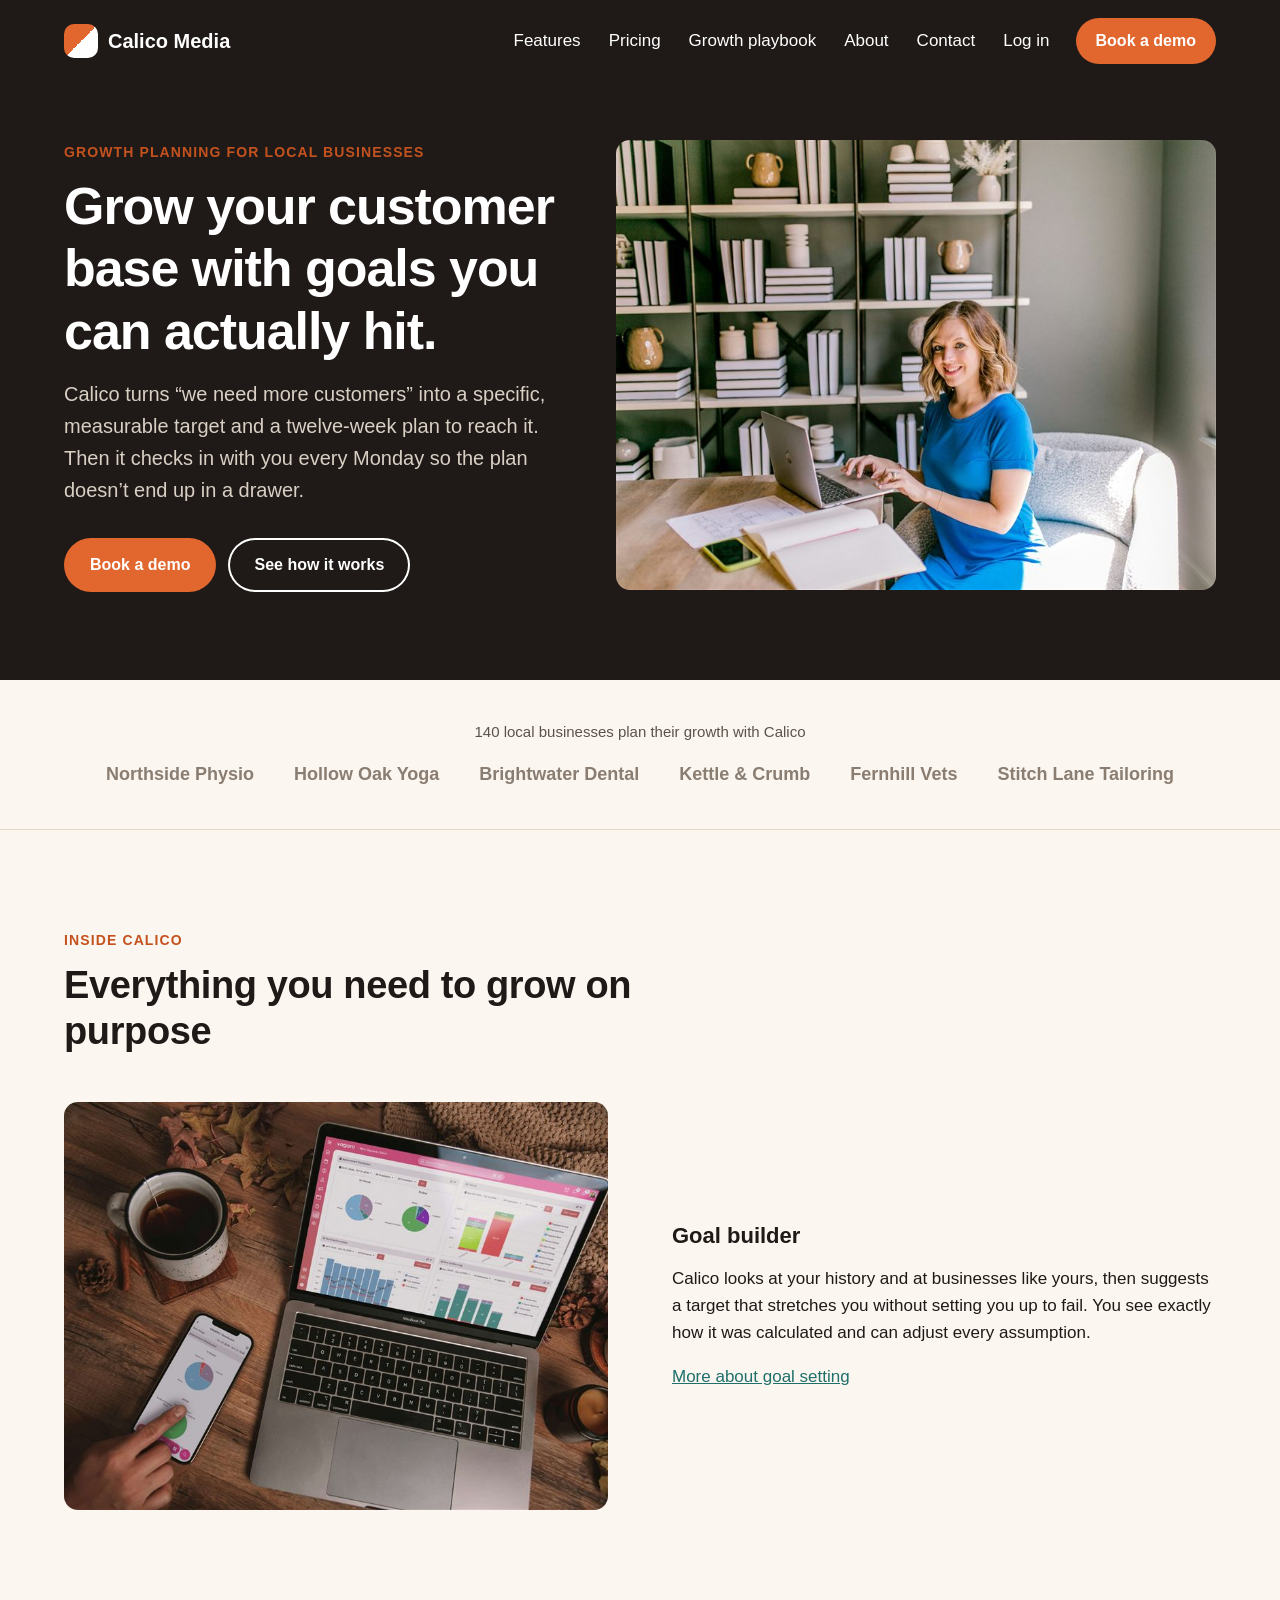
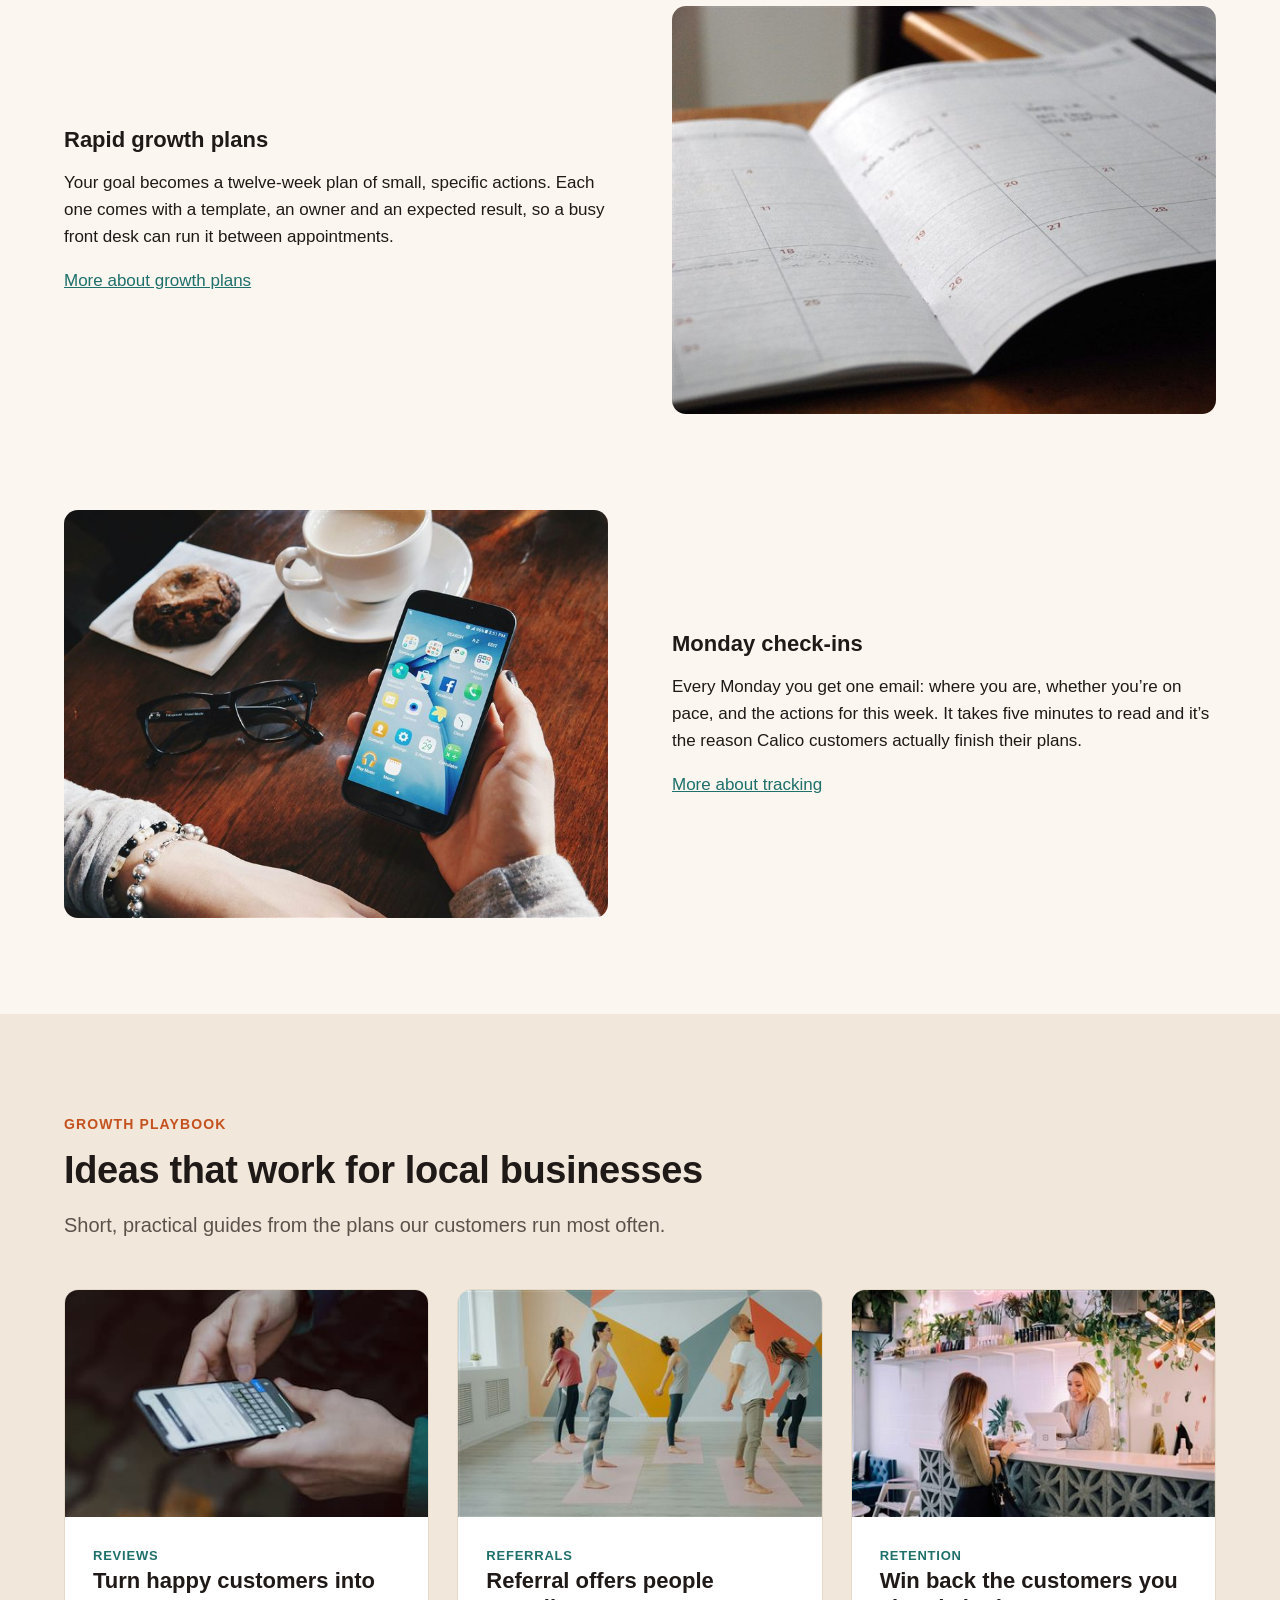
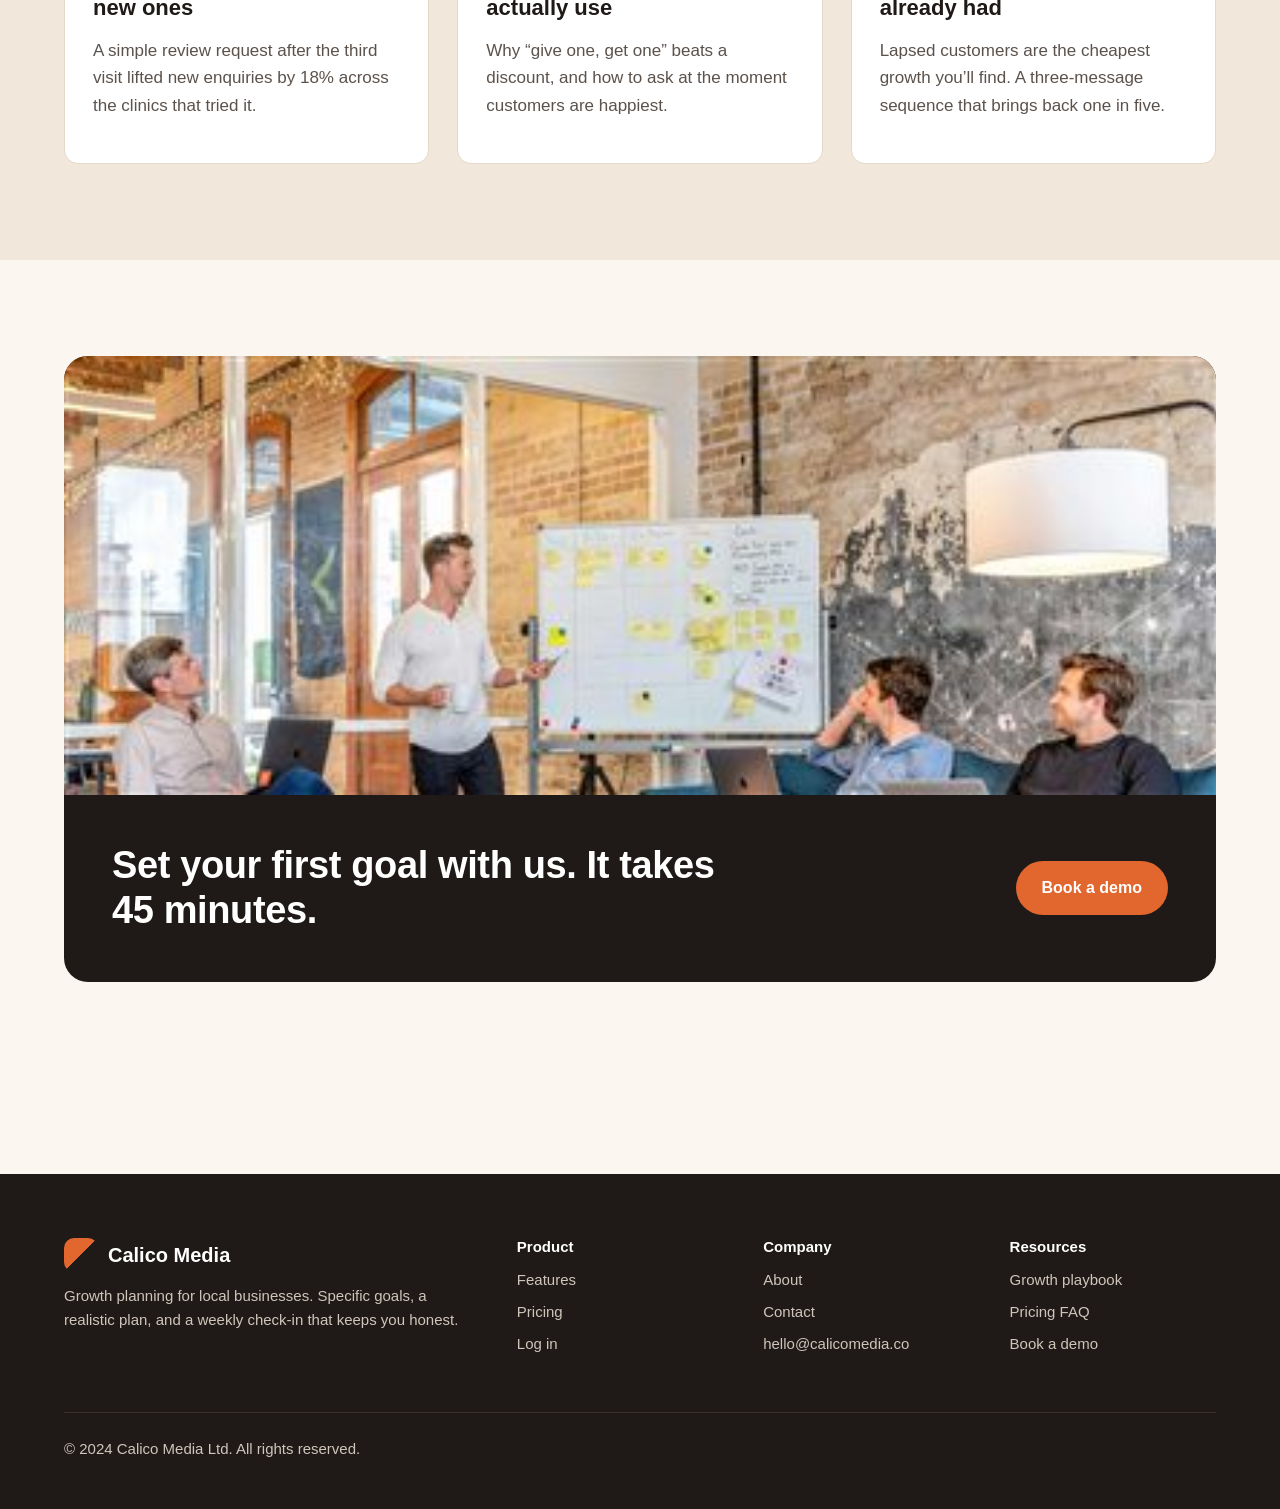
==== public/index.html @ 9545f497 "Optimize homepage images and fonts Co-authored-by: Copilot <223556219+Copilot@users.noreply.github.c" ====
<!DOCTYPE html>
<html lang="en">
<head>
  <meta charset="utf-8">
  <meta name="viewport" content="width=device-width, initial-scale=1">
  <title>Calico Media | Growth planning for local businesses</title>
  <meta name="description" content="Calico helps local businesses grow their customer base with specific, measurable, realistic goals and a rapid growth plan you can run every week."> <link rel="preconnect" href="https://fonts.gstatic.com" crossorigin>
  
  <link rel="stylesheet" href="css/styles.css">
</head>
<body>
  <header class="site-header site-header--home">
    <div class="container">
      <a class="logo" href="index.html"><span class="logo-mark"></span>Calico Media</a>
      <nav aria-label="Main">
        <ul class="nav-links">
          <li><a href="features.html">Features</a></li>
          <li><a href="pricing.html">Pricing</a></li>
          <li><a href="#playbook">Growth playbook</a></li>
          <li><a href="about.html">About</a></li>
          <li><a href="contact.html">Contact</a></li>
          <li><a href="https://app.calicomedia.co/login">Log in</a></li>
          <li><a class="btn" href="contact.html">Book a demo</a></li>
        </ul>
      </nav>
    </div>
  </header>

  <main>
    <section class="hero">
      <div class="container hero-inner">
        <div class="hero-text">
          <span class="eyebrow">Growth planning for local businesses</span>
          <h1>Grow your customer base with goals you can actually hit.</h1>
          <p class="lead">Calico turns &ldquo;we need more customers&rdquo; into a specific, measurable target and a twelve-week plan to reach it. Then it checks in with you every Monday so the plan doesn&rsquo;t end up in a drawer.</p>
          <div class="hero-actions">
            <a class="btn" href="contact.html">Book a demo</a>
            <a class="btn btn--ghost" href="features.html">See how it works</a>
          </div>
        </div>
        <div class="hero-media">
          <img class="hero-image" src="images/hero-weekly-plan-800.jpg"
               srcset="images/hero-weekly-plan-400.jpg 400w, images/hero-weekly-plan-800.jpg 800w, images/hero-weekly-plan-1200.jpg 1200w"
               sizes="(max-width:600px) 100vw, 800px"
      
               alt="A business owner at her desk with a laptop and an open planner">
        </div>
      </div>
    </section>

    <section class="trust">
      <div class="container">
        <p>140 local businesses plan their growth with Calico</p>
        <ul class="trust-list">
          <li>Northside Physio</li>
          <li>Hollow Oak Yoga</li>
          <li>Brightwater Dental</li>
          <li>Kettle &amp; Crumb</li>
          <li>Fernhill Vets</li>
          <li>Stitch Lane Tailoring</li>
        </ul>
      </div>
    </section>

    <section class="section">
      <div class="container">
        <div class="section-intro">
          <span class="eyebrow">Inside Calico</span>
          <h2>Everything you need to grow on purpose</h2>
        </div>

        <div class="feature-row">
          <div class="feature-media">
            <img src="images/feature-goal-builder-800.jpg"
                 srcset="images/feature-goal-builder-400.jpg 400w, images/feature-goal-builder-800.jpg 800w, images/feature-goal-builder-1200.jpg 1200w"
                 sizes="(max-width:600px) 100vw, 800px"
                 loading="lazy"
                 alt="Growth charts on a laptop and phone beside a cup of tea">
          </div>
          <div>
            <h3>Goal builder</h3>
            <p>Calico looks at your history and at businesses like yours, then suggests a target that stretches you without setting you up to fail. You see exactly how it was calculated and can adjust every assumption.</p>
            <a href="features.html">More about goal setting</a>
          </div>
        </div>

        <div class="feature-row feature-row--reverse">
          <div class="feature-media">
            <img src="images/feature-growth-plan-800.jpg" 
                 srcset="images/feature-growth-plan-400.jpg 400w, images/feature-growth-plan-800.jpg 800w, images/feature-growth-plan-1200.jpg 1200w"
                 sizes="(max-width:600px) 100vw, 800px"
                 loading="lazy"

                 alt="check-in email on a phone">
          </div>
          <div>
            <h3>Rapid growth plans</h3>
            <p>Your goal becomes a twelve-week plan of small, specific actions. Each one comes with a template, an owner and an expected result, so a busy front desk can run it between appointments.</p>
            <a href="features.html">More about growth plans</a>
          </div>
        </div>

        <div class="feature-row">
          <div class="feature-media">
            <img src="images/feature-monday-checkin-800.jpg"
                 srcset="images/feature-monday-checkin-400.jpg 400w, images/feature-monday-checkin-800.jpg 800w, images/feature-monday-checkin-1200.jpg 1200w"
                 sizes="(max-width:600px) 100vw, 800px"
                 loading="lazy"
                   alt="Checking a phone over coffee on a Monday morning">
          </div>
          <div>
            <h3>Monday check-ins</h3>
            <p>Every Monday you get one email: where you are, whether you&rsquo;re on pace, and the actions for this week. It takes five minutes to read and it&rsquo;s the reason Calico customers actually finish their plans.</p>
            <a href="features.html">More about tracking</a>
          </div>
        </div>
      </div>
    </section>

    <section class="section section--sand" id="playbook">
      <div class="container">
        <div class="section-intro">
          <span class="eyebrow">Growth playbook</span>
          <h2>Ideas that work for local businesses</h2>
          <p class="lead">Short, practical guides from the plans our customers run most often.</p>
        </div>
        <div class="playbook-grid">
          <article class="card">
<img src="images/playbook-reviews-800.jpg"
srcset="images/playbook-reviews-400.jpg 400w, images/playbook-reviews-800.jpg 800w, images/playbook-reviews-1200.jpg 1200w"
                 sizes="(max-width:600px) 100vw, 400px"
                 loading="lazy"
                 alt="A customer leaving a review">
            <div class="card-body">
              <span class="card-tag">Reviews</span>
              <h3>Turn happy customers into new ones</h3>
              <p>A simple review request after the third visit lifted new enquiries by 18% across the clinics that tried it.</p>
            </div>
          </article>
          <article class="card">
            <img src="images/playbook-referrals-800.jpg"
                 srcset="images/playbook-referrals-400.jpg 400w, images/playbook-referrals-800.jpg 800w, images/playbook-referrals-1200.jpg 1200w"
                 sizes="(max-width:600px) 100vw, 400px"
                 loading="lazy"
                 alt="A group class stretching together in a yoga studio">
            <div class="card-body">
              <span class="card-tag">Referrals</span>
              <h3>Referral offers people actually use</h3>
              <p>Why &ldquo;give one, get one&rdquo; beats a discount, and how to ask at the moment customers are happiest.</p>
            </div>
          </article>
          <article class="card">
            <img src="images/playbook-rebooking-800.jpg"
                 srcset="images/playbook-rebooking-400.jpg 400w, images/playbook-rebooking-800.jpg 800w, images/playbook-rebooking-1200.jpg 1200w"
                 sizes="(max-width:600px) 100vw, 400px"
                 loading="lazy"
                   alt="A customer at the front desk booking her next visit">
            <div class="card-body">
              <span class="card-tag">Retention</span>
              <h3>Win back the customers you already had</h3>
              <p>Lapsed customers are the cheapest growth you&rsquo;ll find. A three-message sequence that brings back one in five.</p>
            </div>
          </article>
        </div>
      </div>
    </section>

    <section class="section">
      <div class="container">
        <div class="cta-band">
          <img src="images/team-workshop-800.jpg"
               srcset="images/team-workshop-400.jpg 400w, images/team-workshop-800.jpg 800w, images/team-workshop-1200.jpg 1200w"
               sizes="(max-width:600px) 100vw, 400px"
               loading="lazy"
               alt="The Calico Media team planning around a whiteboard">
          <div class="cta-body">
            <h2>Set your first goal with us. It takes 45 minutes.</h2>
            <a class="btn" href="contact.html">Book a demo</a>
          </div>
        </div>
      </div>
    </section>
  </main>

  <footer class="site-footer">
    <div class="container">
      <div class="footer-grid">
        <div>
          <a class="logo" href="index.html"><span class="logo-mark"></span>Calico Media</a>
          <p>Growth planning for local businesses. Specific goals, a realistic plan, and a weekly check-in that keeps you honest.</p>
        </div>
        <div>
          <h4>Product</h4>
          <ul>
            <li><a href="features.html">Features</a></li>
            <li><a href="pricing.html">Pricing</a></li>
            <li><a href="https://app.calicomedia.co/login">Log in</a></li>
          </ul>
        </div>
        <div>
          <h4>Company</h4>
          <ul>
            <li><a href="about.html">About</a></li>
            <li><a href="contact.html">Contact</a></li>
            <li><a href="mailto:hello@calicomedia.co">hello@calicomedia.co</a></li>
          </ul>
        </div>
        <div>
          <h4>Resources</h4>
          <ul>
            <li><a href="index.html#playbook">Growth playbook</a></li>
            <li><a href="pricing.html#faq">Pricing FAQ</a></li>
            <li><a href="contact.html">Book a demo</a></li>
          </ul>
        </div>
      </div>
      <div class="footer-bottom">
        <p>&copy; 2024 Calico Media Ltd. All rights reserved.</p>
      </div>
    </div>
  </footer>
</body>
</html>
---- public/css/styles.css ----
/* Calico Media marketing site */
@font-face {
  font-family: 'Inter';
  src: url('../fonts/inter-400.woff2') format('woff2');
  font-weight: 400;
  font-style: normal;
  font-display: swap;
}
@font-face {
  font-family: 'Inter';
  src: url('../fonts/inter-700.woff2') format('woff2');
  font-weight: 700;
  font-style: normal;
  font-display: swap;
}

:root {
  --ink: #1f1a17;
  --ink-soft: #5b524c;
  --cream: #fbf6ef;
  --sand: #f1e7da;
  --white: #ffffff;
  --orange: #e2672f;
  --orange-dark: #c4521f;
  --teal: #1f6f6b;
  --line: #e4d8c8;
  --radius: 14px;
}

*,
*::before,
*::after {
  box-sizing: border-box;
}

body {
  margin: 0;
  font-family: 'Inter', -apple-system, BlinkMacSystemFont, 'Segoe UI', sans-serif;
  font-weight: 400;
  font-size: 17px;
  line-height: 1.6;
  color: var(--ink);
  background: var(--cream);
}

h1,
h2,
h3,
h4 {
  font-weight: 700;
  line-height: 1.2;
  margin: 0 0 16px;
}

h1 {
  font-size: 52px;
  letter-spacing: -0.02em;
}

h2 {
  font-size: 38px;
  letter-spacing: -0.01em;
}

h3 {
  font-size: 22px;
}

p {
  margin: 0 0 16px;
}

a {
  color: var(--teal);
}

img {
  max-width: 100%;
}

.container {
  max-width: 1200px;
  margin: 0 auto;
  padding: 0 24px;
}

.section {
  padding: 96px 0;
}

.section--sand {
  background: var(--sand);
}

.eyebrow {
  display: inline-block;
  font-size: 14px;
  font-weight: 700;
  letter-spacing: 0.08em;
  text-transform: uppercase;
  color: var(--orange-dark);
  margin-bottom: 12px;
}

.lead {
  font-size: 20px;
  color: var(--ink-soft);
  max-width: 640px;
}

.section-intro {
  max-width: 680px;
  margin-bottom: 48px;
}

.btn {
  display: inline-block;
  padding: 14px 26px;
  border-radius: 999px;
  background: var(--orange);
  color: var(--white);
  font-weight: 700;
  text-decoration: none;
  border: 0;
  font-size: 16px;
  font-family: inherit;
  cursor: pointer;
}

.btn:hover {
  background: var(--orange-dark);
}

.btn--ghost {
  background: transparent;
  color: inherit;
  box-shadow: inset 0 0 0 2px currentColor;
}

.btn--ghost:hover {
  background: rgba(255, 255, 255, 0.1);
}

/* Header */

.site-header {
  background: var(--white);
  border-bottom: 1px solid var(--line);
}

.site-header .container {
  display: flex;
  flex-wrap: wrap;
  align-items: center;
  justify-content: space-between;
  gap: 12px 32px;
  padding-top: 18px;
  padding-bottom: 18px;
}

.logo {
  display: flex;
  align-items: center;
  gap: 10px;
  flex-shrink: 0;
  font-size: 20px;
  font-weight: 700;
  color: var(--ink);
  text-decoration: none;
}

.logo-mark {
  width: 34px;
  height: 34px;
  border-radius: 10px;
  background: linear-gradient(135deg, var(--orange) 0%, var(--orange) 50%, var(--ink) 50%, var(--ink) 100%);
}

.nav-links {
  display: flex;
  flex-wrap: wrap;
  align-items: center;
  gap: 8px 28px;
  list-style: none;
  margin: 0;
  padding: 0;
}

.nav-links a {
  color: var(--ink);
  text-decoration: none;
}

.nav-links a:hover,
.nav-links a[aria-current='page'] {
  color: var(--orange-dark);
}

.site-header--home {
  background: var(--ink);
  border-bottom: 0;
}

.site-header--home .logo,
.site-header--home .nav-links a {
  color: var(--white);
}

.site-header--home .logo-mark {
  background: linear-gradient(135deg, var(--orange) 0%, var(--orange) 50%, var(--white) 50%, var(--white) 100%);
}

.site-header--home .container {
  flex-wrap: nowrap;
}

.site-header--home nav {
  min-width: 0;
}

.site-header--home .nav-links {
  flex-wrap: nowrap;
  gap: 0;
}

.site-header--home .nav-links li {
  min-width: 0;
}

.site-header--home .nav-links a {
  display: block;
  padding: 0 14px;
  white-space: nowrap;
}

.site-header--home .nav-links li:last-child {
  flex-shrink: 0;
}

.site-header--home .nav-links .btn {
  margin-left: 12px;
  padding: 10px 20px;
}

/* Home hero */

.hero {
  background: var(--ink);
  color: var(--white);
  padding: 56px 0 88px;
}

.hero-inner {
  display: flex;
  align-items: center;
  gap: 56px;
}

.hero-text {
  flex: 1;
}

.hero-text .lead {
  color: #d9cfc5;
}

.hero-actions {
  display: flex;
  flex-wrap: wrap;
  gap: 12px;
  margin-top: 32px;
}

.hero-media {
  width: 600px;
  flex-shrink: 0;
}

.hero-image {
  width: 100%;
  aspect-ratio: 4 / 3;
  object-fit: cover;
  border-radius: var(--radius);
  display: block;
}

/* Trust strip */

.trust {
  padding: 40px 0;
  border-bottom: 1px solid var(--line);
  text-align: center;
}

.trust p {
  color: var(--ink-soft);
  font-size: 15px;
}

.trust-list {
  display: flex;
  flex-wrap: wrap;
  justify-content: center;
  gap: 12px 40px;
  list-style: none;
  margin: 0;
  padding: 0;
  font-weight: 700;
  font-size: 18px;
  color: #8a7d72;
}

/* Steps */

.steps {
  display: grid;
  grid-template-columns: repeat(auto-fit, minmax(240px, 1fr));
  gap: 24px;
}

.step {
  background: var(--white);
  border: 1px solid var(--line);
  border-radius: var(--radius);
  padding: 32px;
}

.step-number {
  display: inline-flex;
  align-items: center;
  justify-content: center;
  width: 40px;
  height: 40px;
  border-radius: 50%;
  background: var(--sand);
  color: var(--orange-dark);
  font-weight: 700;
  margin-bottom: 16px;
}

/* Check list */

.check-list {
  list-style: none;
  margin: 24px 0 0;
  padding: 0;
}

.check-list li {
  position: relative;
  padding-left: 32px;
  margin-bottom: 14px;
}

.check-list li::before {
  content: '';
  position: absolute;
  left: 0;
  top: 6px;
  width: 16px;
  height: 16px;
  border-radius: 50%;
  background: var(--teal);
  box-shadow: inset 0 0 0 4px #cfe6e4;
}

/* FAQ */

.faq {
  max-width: 820px;
}

.faq details {
  border-top: 1px solid var(--line);
  padding: 20px 0;
}

.faq details:last-child {
  border-bottom: 1px solid var(--line);
}

.faq summary {
  font-weight: 700;
  font-size: 19px;
  cursor: pointer;
}

.faq details p {
  margin-top: 12px;
  color: var(--ink-soft);
}

/* Feature rows */

.feature-row {
  display: grid;
  grid-template-columns: 1fr 1fr;
  gap: 64px;
  align-items: center;
  margin-bottom: 96px;
}

.feature-row:last-child {
  margin-bottom: 0;
}

.feature-row--reverse .feature-media {
  order: 2;
}

.feature-media img {
  display: block;
  width: 100%;
  aspect-ratio: 4 / 3;
  object-fit: cover;
  border-radius: var(--radius);
}

/* Playbook */

.playbook-grid {
  display: grid;
  grid-template-columns: repeat(auto-fit, minmax(300px, 1fr));
  gap: 28px;
}

/* Card grid */

.card-grid {
  display: grid;
  grid-template-columns: repeat(3, 1fr);
  gap: 28px;
}

.card {
  background: var(--white);
  border: 1px solid var(--line);
  border-radius: var(--radius);
  overflow: hidden;
}

.card img {
  display: block;
  width: 100%;
  aspect-ratio: 16 / 10;
  object-fit: cover;
}

.card-body {
  padding: 24px 28px 28px;
}

.card-body p {
  color: var(--ink-soft);
}

.card-tag {
  font-size: 13px;
  font-weight: 700;
  text-transform: uppercase;
  letter-spacing: 0.06em;
  color: var(--teal);
}

.icon-dot {
  width: 44px;
  height: 44px;
  border-radius: 12px;
  background: var(--sand);
  margin-bottom: 18px;
  position: relative;
}

.icon-dot::after {
  content: '';
  position: absolute;
  inset: 13px;
  border-radius: 50%;
  background: var(--orange);
}

/* CTA band */

.cta-band {
  background: var(--ink);
  color: var(--white);
  border-radius: 24px;
  overflow: hidden;
}

.cta-band img {
  display: block;
  width: 100%;
  aspect-ratio: 21 / 8;
  object-fit: cover;
}

.cta-body {
  padding: 48px;
  display: flex;
  flex-wrap: wrap;
  align-items: center;
  justify-content: space-between;
  gap: 24px;
}

.cta-body h2 {
  margin: 0;
  max-width: 620px;
}

/* Page header (inner pages) */

.page-header {
  padding: 80px 0 56px;
  border-bottom: 1px solid var(--line);
}

/* Pricing */

.pricing-grid {
  display: grid;
  grid-template-columns: repeat(auto-fit, minmax(260px, 1fr));
  gap: 24px;
  align-items: stretch;
}

.pricing-card {
  background: var(--white);
  border: 1px solid var(--line);
  border-radius: var(--radius);
  padding: 36px 32px;
  display: flex;
  flex-direction: column;
}

.pricing-card--featured {
  border: 2px solid var(--orange);
  box-shadow: 0 24px 48px rgba(226, 103, 47, 0.14);
}

.plan-badge {
  align-self: flex-start;
  font-size: 13px;
  font-weight: 700;
  background: var(--orange);
  color: var(--white);
  border-radius: 999px;
  padding: 4px 12px;
  margin-bottom: 16px;
}

.price {
  font-size: 48px;
  font-weight: 700;
  margin: 8px 0 4px;
}

.price small {
  font-size: 17px;
  font-weight: 400;
  color: var(--ink-soft);
}

.pricing-card .check-list {
  flex: 1;
  margin-bottom: 28px;
}

.pricing-card .btn {
  text-align: center;
}

.pricing-note {
  margin-top: 32px;
  color: var(--ink-soft);
  font-size: 15px;
}

/* About */

.stats {
  display: grid;
  grid-template-columns: repeat(auto-fit, minmax(160px, 1fr));
  gap: 16px;
}

.stat {
  background: var(--white);
  border: 1px solid var(--line);
  border-radius: var(--radius);
  padding: 28px 20px;
}

.stat-number {
  display: block;
  font-size: 48px;
  font-weight: 700;
  color: var(--orange-dark);
}

.stat-label {
  display: block;
  font-size: 15px;
  color: var(--ink-soft);
}

.prose {
  max-width: 720px;
}

.team-grid {
  display: grid;
  grid-template-columns: repeat(auto-fit, minmax(220px, 1fr));
  gap: 24px;
}

.person {
  background: var(--white);
  border: 1px solid var(--line);
  border-radius: var(--radius);
  padding: 28px;
}

.avatar {
  width: 56px;
  height: 56px;
  border-radius: 50%;
  background: var(--sand);
  color: var(--orange-dark);
  display: flex;
  align-items: center;
  justify-content: center;
  font-weight: 700;
  margin-bottom: 16px;
}

.person p {
  color: var(--ink-soft);
  font-size: 15px;
  margin: 0;
}

/* Contact */

.contact-layout {
  display: grid;
  grid-template-columns: 3fr 2fr;
  gap: 64px;
}

.contact-form label {
  display: block;
  font-weight: 700;
  margin-bottom: 6px;
}

.contact-form input,
.contact-form textarea {
  display: block;
  width: 100%;
  font: inherit;
  padding: 12px 14px;
  border: 1px solid var(--line);
  border-radius: 10px;
  background: var(--white);
  margin-bottom: 20px;
}

.contact-form textarea {
  min-height: 160px;
  resize: vertical;
}

.form-status {
  margin-top: 16px;
  font-weight: 700;
}

.form-status--success {
  color: var(--teal);
}

.form-status--error {
  color: #b3261e;
}

.contact-aside {
  background: var(--white);
  border: 1px solid var(--line);
  border-radius: var(--radius);
  padding: 32px;
  align-self: start;
}

.contact-aside h3 {
  font-size: 18px;
  margin-top: 24px;
  margin-bottom: 6px;
}

.contact-aside h3:first-child {
  margin-top: 0;
}

.contact-aside p {
  color: var(--ink-soft);
  margin: 0;
}

/* Footer */

.site-footer {
  background: var(--ink);
  color: #cfc5bb;
  padding: 64px 0 32px;
  margin-top: 96px;
  font-size: 15px;
}

.footer-grid {
  display: grid;
  grid-template-columns: 2fr 1fr 1fr 1fr;
  gap: 40px;
}

.site-footer h4 {
  color: var(--white);
  font-size: 15px;
  margin-bottom: 12px;
}

.site-footer ul {
  list-style: none;
  margin: 0;
  padding: 0;
}

.site-footer li {
  margin-bottom: 8px;
}

.site-footer a {
  color: #cfc5bb;
  text-decoration: none;
}

.site-footer a:hover {
  color: var(--white);
}

.site-footer .logo {
  color: var(--white);
  margin-bottom: 12px;
}

.footer-bottom {
  border-top: 1px solid #3a322d;
  margin-top: 48px;
  padding-top: 24px;
}

@media (max-width: 1024px) {
  .site-header--home .container {
    flex-wrap: wrap;
  }

  .site-header--home nav {
    flex: 1 1 100%;
  }

  .site-header--home .nav-links {
    flex-wrap: wrap;
    gap: 8px 12px;
  }

  .site-header--home .nav-links a {
    padding: 6px 10px;
    white-space: normal;
  }

  .site-header--home .nav-links .btn {
    margin-left: 0;
  }

  .hero-text {
    min-width: 0;
  }

  .hero-media {
    width: 48%;
  }
}

@media (max-width: 768px) {
  h1 {
    font-size: 40px;
  }

  h2 {
    font-size: 30px;
  }

  .section {
    padding: 64px 0;
  }

  .hero-inner {
    flex-direction: column;
    align-items: stretch;
    gap: 32px;
  }

  .hero-media {
    width: 100%;
  }

  .feature-row {
    grid-template-columns: 1fr;
    gap: 32px;
    margin-bottom: 64px;
  }

  .feature-row--reverse .feature-media {
    order: 0;
  }

  .card-grid {
    grid-template-columns: repeat(2, 1fr);
  }

  .contact-layout {
    grid-template-columns: 1fr;
    gap: 40px;
  }

  .footer-grid {
    grid-template-columns: 1fr 1fr;
  }
}

@media (max-width: 600px) {
  .site-header--home .nav-links {
    display: grid;
    grid-template-columns: repeat(2, minmax(0, 1fr));
    gap: 4px;
  }

  .site-header--home .nav-links li:last-child {
    grid-column: 1 / -1;
  }

  .site-header--home .nav-links a {
    padding: 8px;
  }
}

@media (max-width: 480px) {
  h1 {
    font-size: 34px;
  }

  .card-grid {
    grid-template-columns: 1fr;
  }

  .cta-body {
    padding: 32px 24px;
  }

  .footer-grid {
    grid-template-columns: 1fr;
  }
}
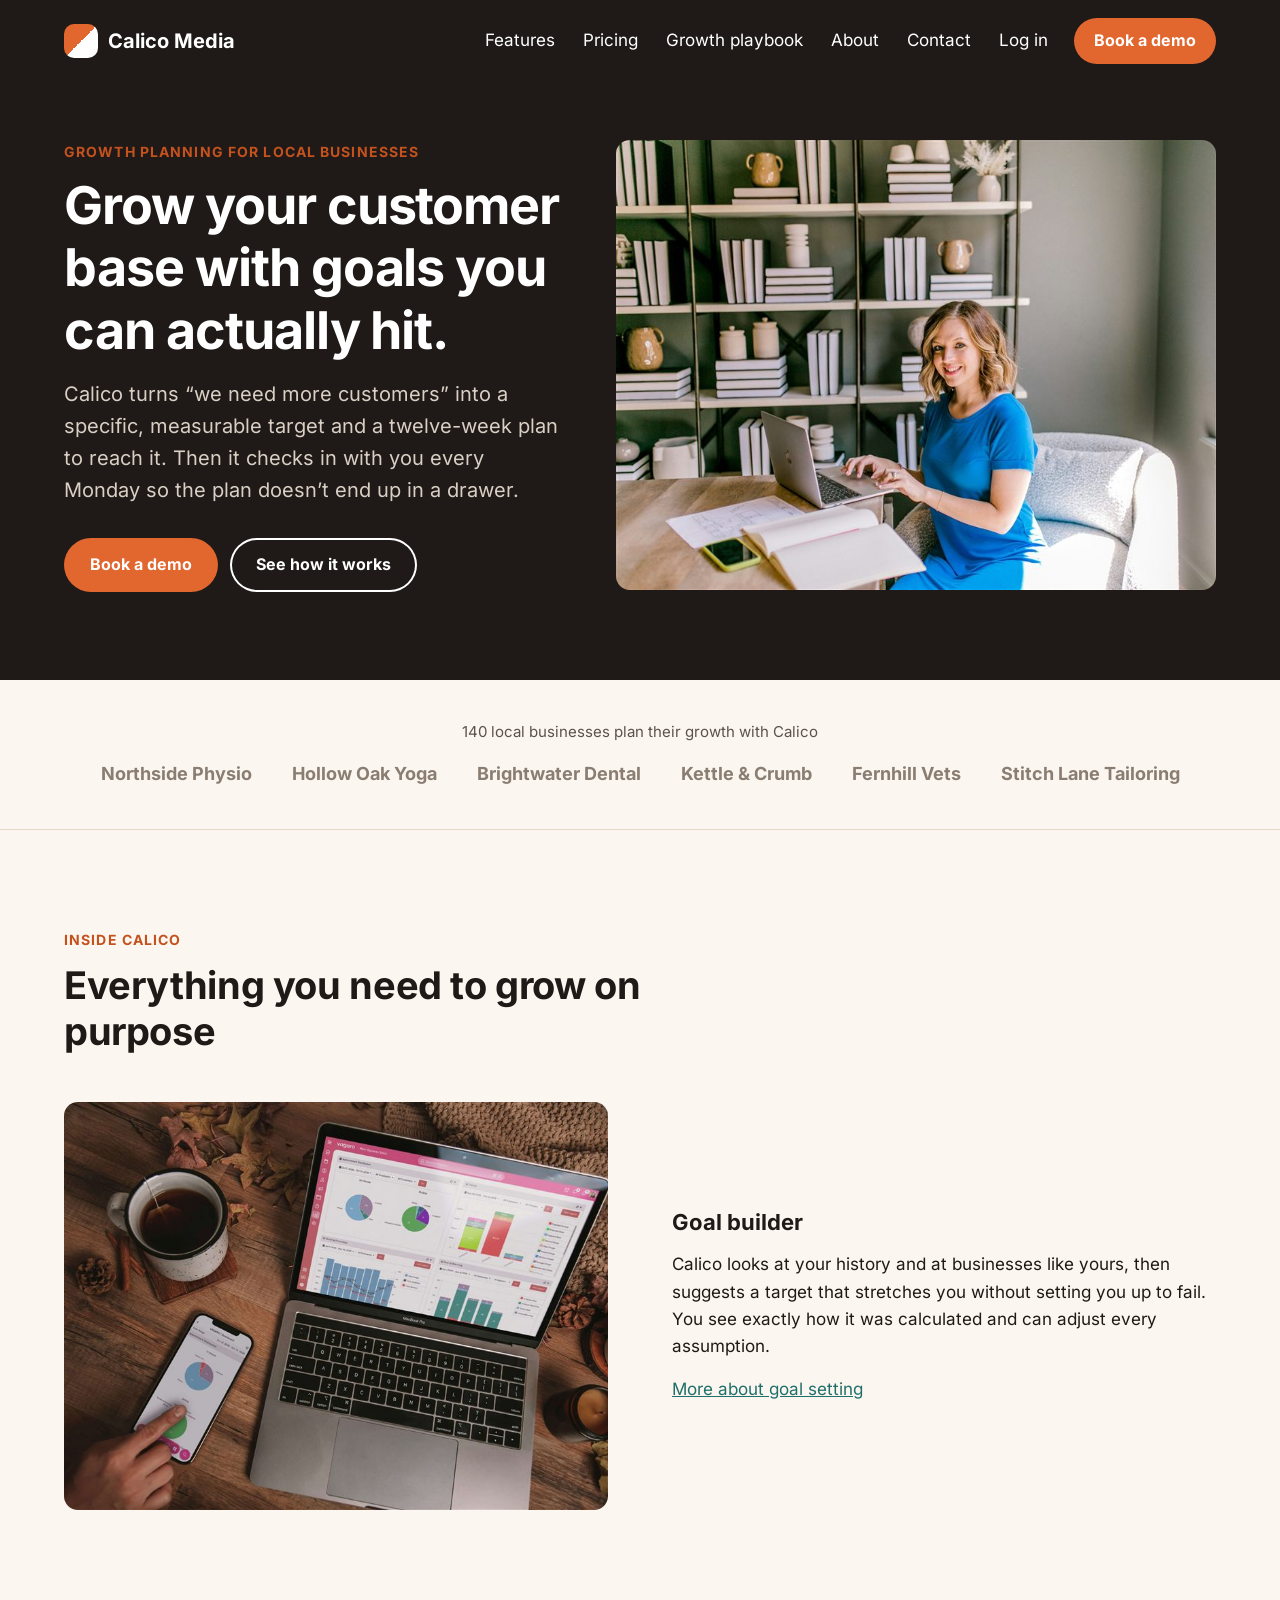
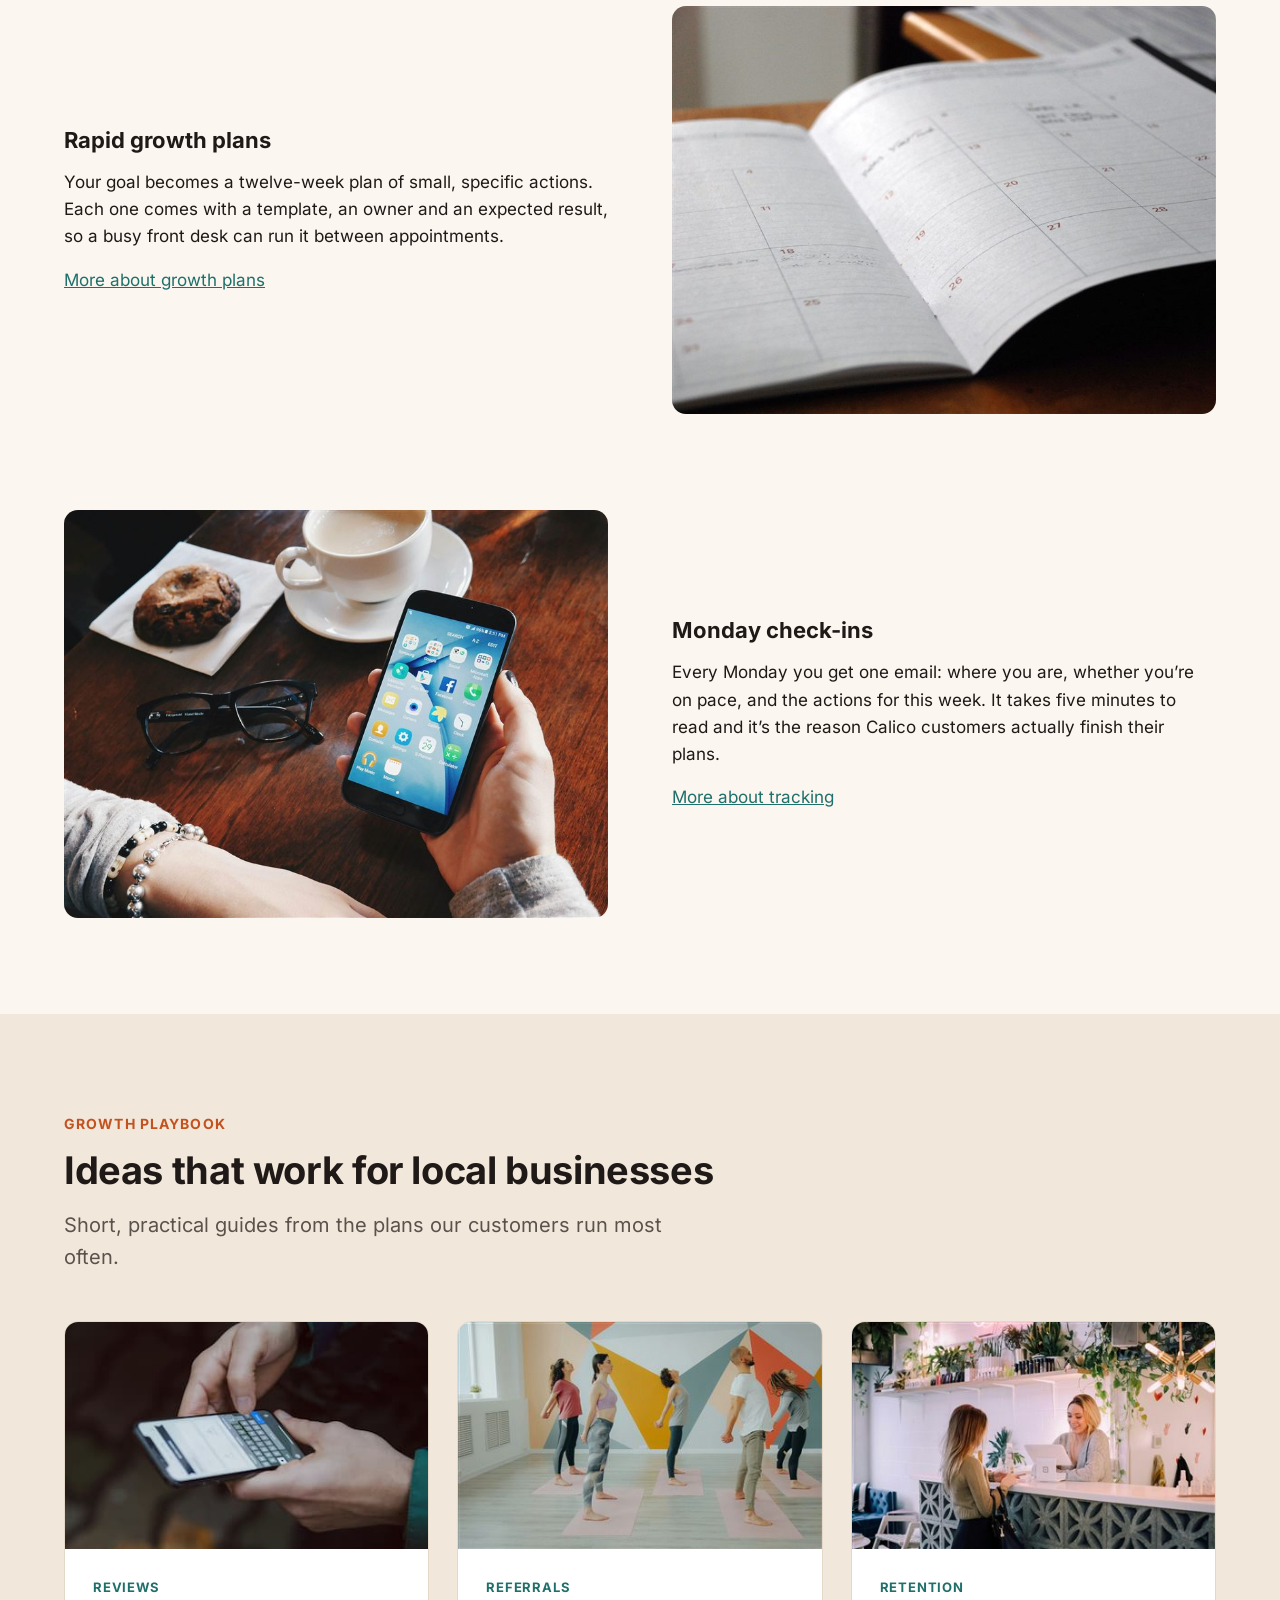
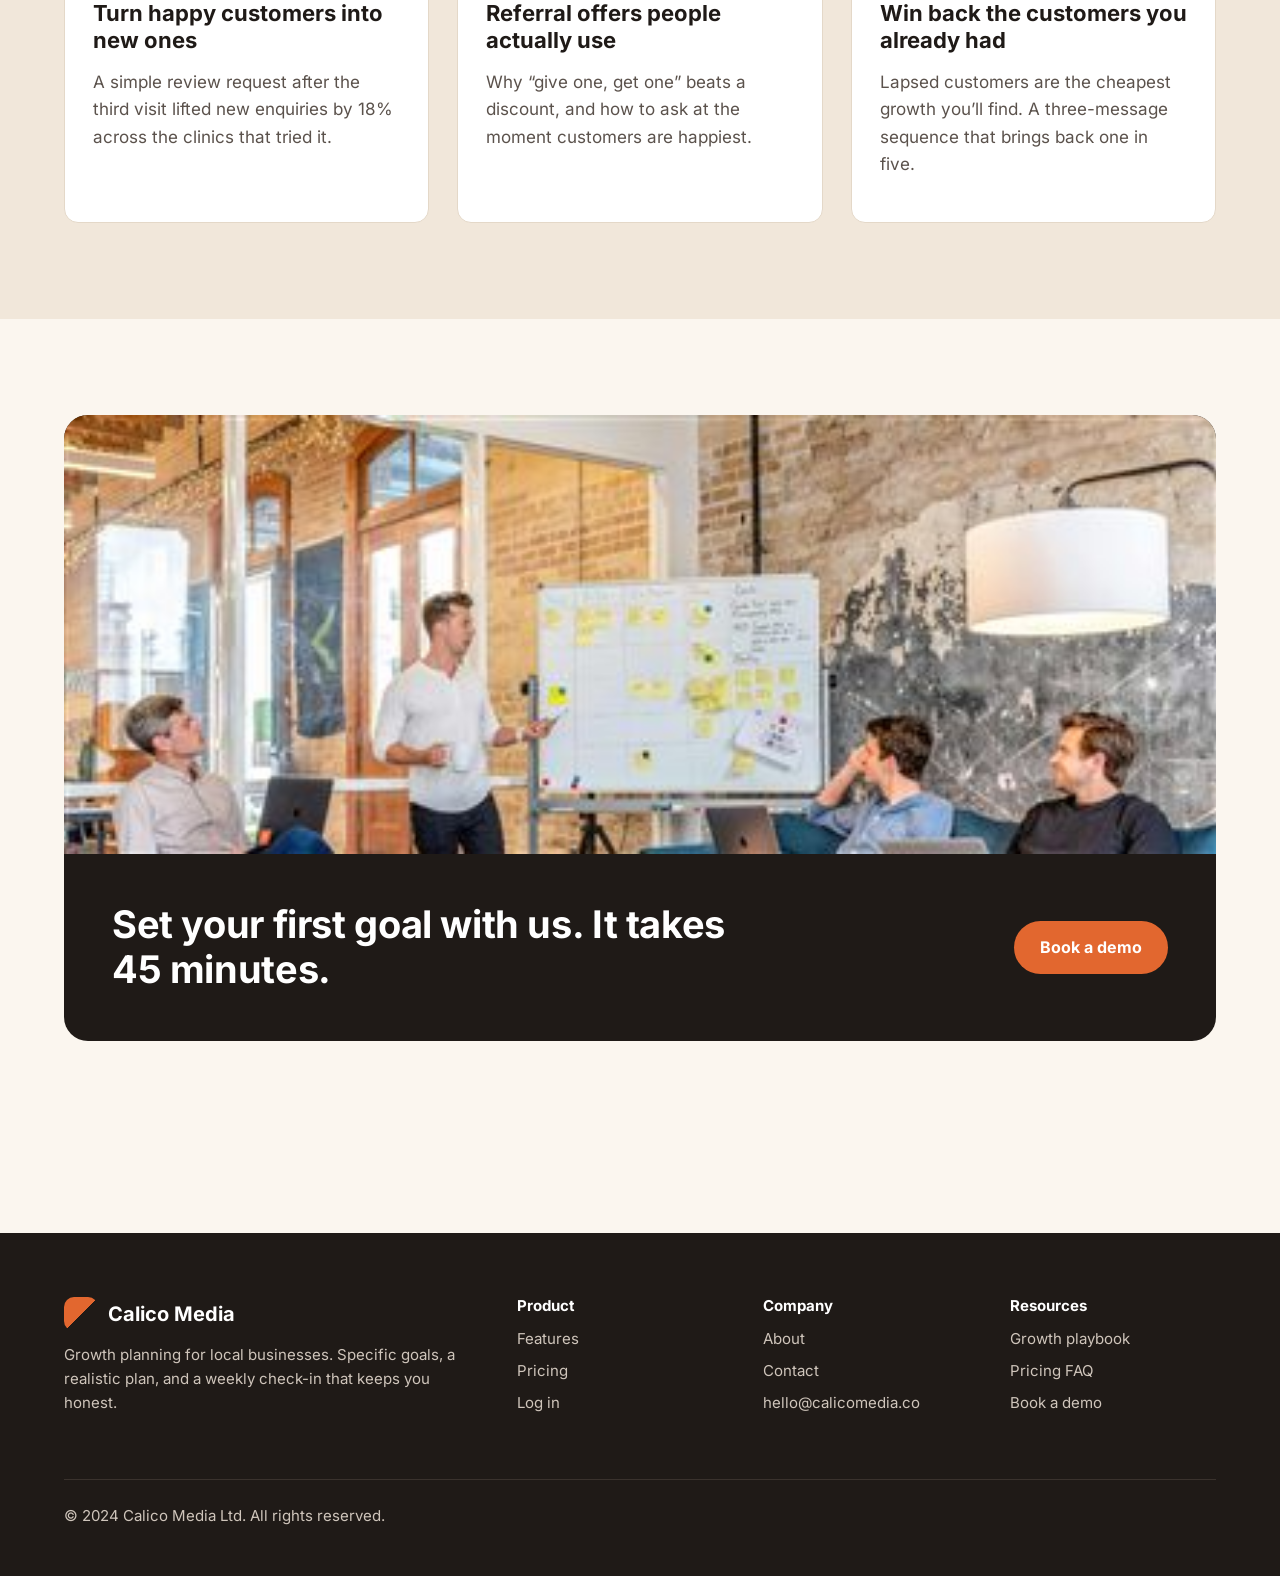
==== commit 132f5552: "Finish homepage page weight cleanup Co-authored-by: Copilot <223556219+Copilot@users.noreply.github." ====
--- a/public/index.html
+++ b/public/index.html
@@ -4,7 +4,7 @@
   <meta charset="utf-8">
   <meta name="viewport" content="width=device-width, initial-scale=1">
   <title>Calico Media | Growth planning for local businesses</title>
-  <meta name="description" content="Calico helps local businesses grow their customer base with specific, measurable, realistic goals and a rapid growth plan you can run every week."> <link rel="preconnect" href="https://fonts.gstatic.com" crossorigin>
+  <meta name="description" content="Calico helps local businesses grow their customer base with specific, measurable, realistic goals and a rapid growth plan you can run every week.">
   
   <link rel="stylesheet" href="css/styles.css">
 </head>
--- a/public/css/styles.css
+++ b/public/css/styles.css
@@ -420,7 +420,7 @@
 
 .playbook-grid {
   display: grid;
-  grid-template-columns: repeat(auto-fit, minmax(300px, 1fr));
+  grid-template-columns: repeat(auto-fit, minmax(min(300px, 100%), 1fr));
   gap: 28px;
 }
 
